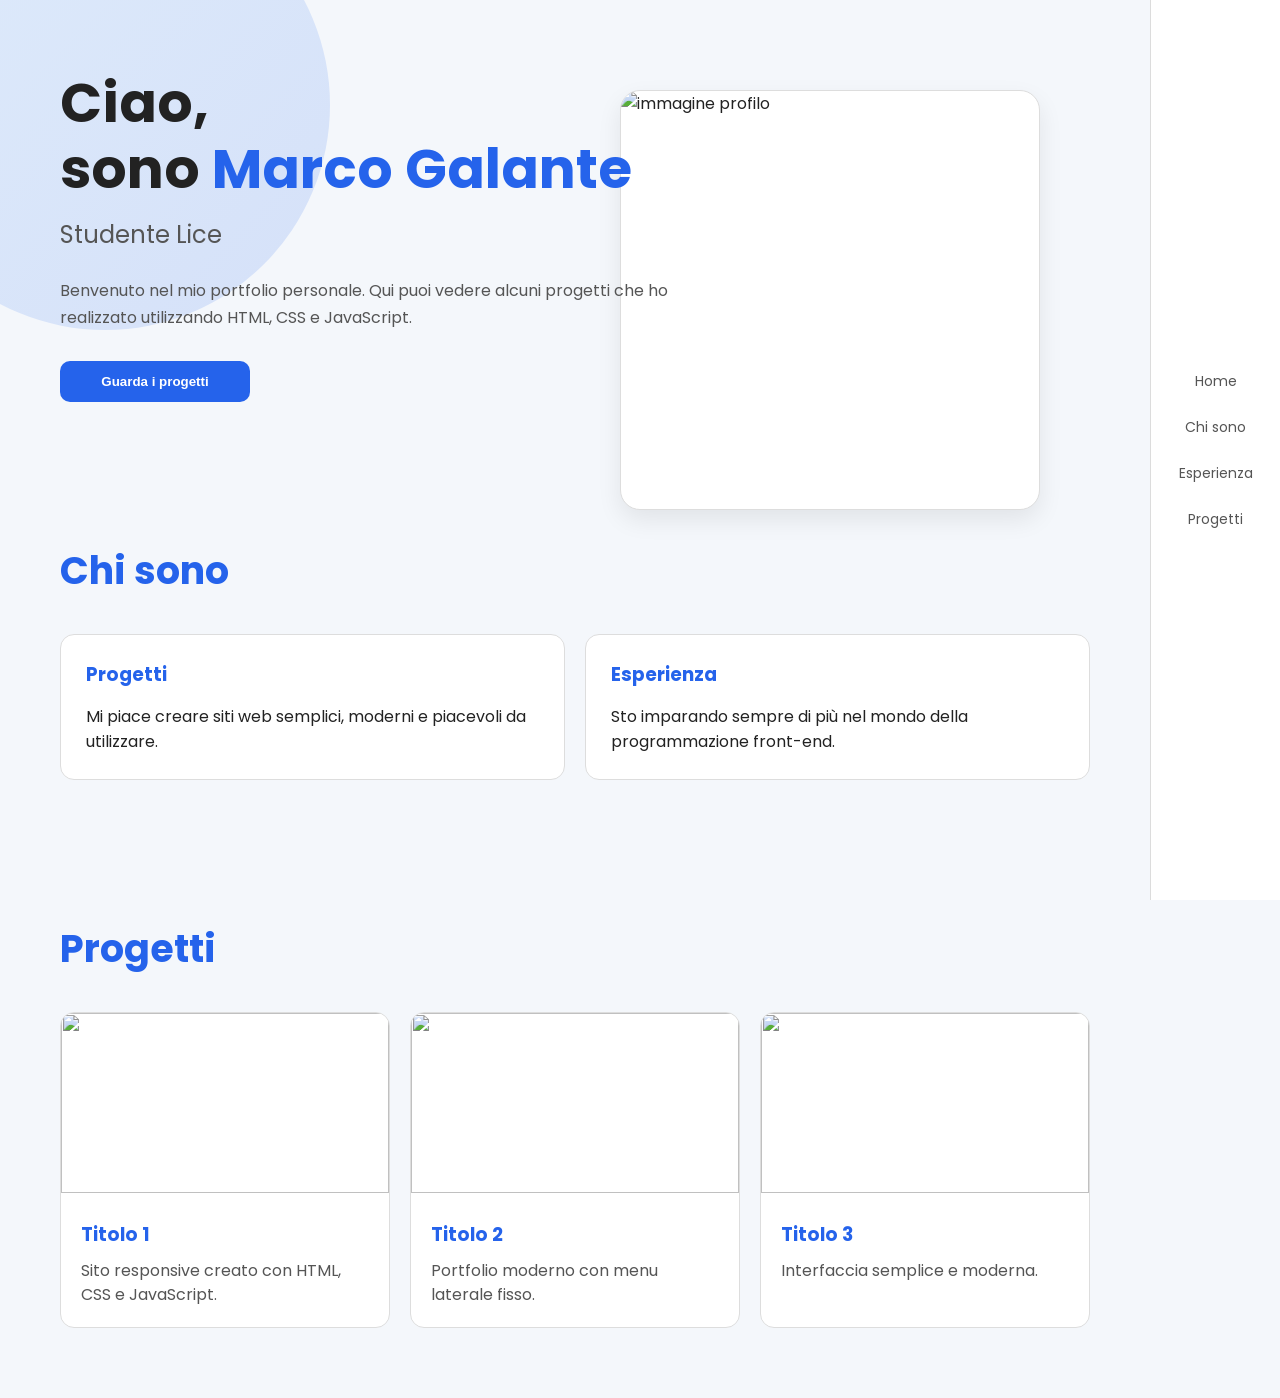
==== index.html @ 137ea8fb "caricamento tutti file" ====
<!DOCTYPE html>
<html lang="it">

<head>

    <meta charset="UTF-8">
    <meta name="viewport" content="width=device-width, initial-scale=1.0">

    <title>Portfolio</title>

    <link rel="stylesheet" href="style.css">

    <link rel="preconnect" href="https://fonts.googleapis.com">

    <link href="https://fonts.googleapis.com/css2?family=Poppins:wght@300;400;500;600;700&display=swap" rel="stylesheet">

</head>

<body>

<!-- MENU -->

<div class="menu">

    <a href="#home">Home</a>
    <a href="#chi">Chi sono</a>
    <a href="#competenze">Esperienza</a>
    <a href="#progetti">Progetti</a>
    

</div>

<!-- CONTENUTO -->

<div class="contenuto">

<!-- HOME -->

<section class="sezione home" id="home">

    <div class="sfondo"></div>

    <h1>
        Ciao,<br>
        sono <span>Marco Galante</span>
    </h1>

    <div class="scritta"></div>

    <p>
        Benvenuto nel mio portfolio personale.
        Qui puoi vedere alcuni progetti che ho
        realizzato utilizzando HTML, CSS e JavaScript.
    </p>

    <button class="bottone" onclick="location.href='progetti.html'">
        Guarda i progetti
    </button>

</section>

<!-- CHI SONO -->

<section class="sezione animazione" id="chi">

    <h2 class="titolo">Chi sono</h2>

    <div class="griglia">

        <div class="scheda" onclick="location.href='progetti.html'" style="cursor:pointer">

            <h3>Progetti</h3>

            <p>
                Mi piace creare siti web semplici,
                moderni e piacevoli da utilizzare.
            </p>

        </div>

        <div class="scheda" onclick="location.href='esperienza.html'" style="cursor:pointer">

            <h3>Esperienza</h3>

            <p>
                Sto imparando sempre di più nel mondo
                della programmazione front-end.
            </p>

        </div>

    </div>

</section>


<!-- PROGETTI -->

<section class="sezione animazione" id="progetti">

    <h2 class="titolo">Progetti</h2>

    <div class="progetti">

        <div class="progetto">

            <img src="">

            <div class="testo">

                <h3>Titolo 1</h3>

                <p>
                    Sito responsive creato con HTML, CSS e JavaScript.
                </p>

            </div>

        </div>

        <div class="progetto">

            <img src="">

            <div class="testo">

                <h3>Titolo 2</h3>

                <p>
                    Portfolio moderno con menu laterale fisso.
                </p>

            </div>

        </div>

        <div class="progetto">

            <img src="">

            <div class="testo">

                <h3>Titolo 3</h3>

                <p>
                    Interfaccia semplice e moderna.
                </p>

            </div>

        </div>

    </div>

</section>

<!-- CONTATTI -->



<div class="box-immagine">

    <img src="immagine.jpg" alt="immagine profilo">

</div>

<script src="script.js"></script>

</body>
</html>
---- style.css ----
*{
    margin:0;
    padding:0;
    box-sizing:border-box;
    scroll-behavior:smooth;
}

body{
    font-family:Poppins,sans-serif;
    background:#f4f7fb;
    color:#222;
}

/* MENU */

.menu{
    position:fixed;
    top:0;
    right:0;
    width:130px;
    height:100vh;
    background:white;
    border-left:1px solid #dcdcdc;

    display:flex;
    flex-direction:column;
    justify-content:center;
    align-items:center;
    gap:25px;

    z-index:100;
}

.menu a{
    text-decoration:none;
    color:#555;
    font-size:14px;
    transition:0.3s;
}

.menu a:hover{
    color:#2563eb;
}

/* CONTENUTO */

.contenuto{
    width:calc(100% - 130px);
}

/* SEZIONI */

.sezione{
    padding:70px 60px;
}

/* HOME */

.home{
    min-height:50vh;
    
    display:flex;
    flex-direction:column;
    justify-content:center;

    position:relative;
    overflow:hidden;
}

.sfondo{
    position:absolute;
    width:450px;
    height:450px;
    background:linear-gradient(135deg,#60a5fa,#2563eb);
    border-radius:50%;
    top:-120px;
    left:-120px;
    opacity:0.15;
}

.home h1{
    font-size:55px;
    line-height:1.2;
    z-index:1;
}

.home span{
    color:#2563eb;
}

.scritta{
    margin-top:15px;
    font-size:24px;
    color:#555;
    z-index:1;
}

.home p{
    margin-top:25px;
    max-width:650px;
    line-height:1.7;
    color:#555;
    z-index:1;
}

/* BOTTONE */

.bottone{
    margin-top:30px;
    width:190px;
    padding:13px;
    border:none;
    border-radius:10px;
    background:#2563eb;
    color:white;
    cursor:pointer;
    transition:0.3s;
    font-weight:600;
}

.bottone:hover{
    background:#1d4ed8;
    transform:translateY(-3px);
}

/* TITOLI */

.titolo{
    font-size:38px;
    margin-bottom:35px;
    color:#2563eb;
}

/* CHI SONO */

.griglia{
    display:grid;
    grid-template-columns:1fr 1fr;
    gap:20px;
}

.scheda{
    background:white;
    padding:25px;
    border-radius:14px;
    border:1px solid #ddd;
    transition:0.3s;
}

.scheda:hover{
    transform:translateY(-5px);
    box-shadow:0 8px 20px rgba(0,0,0,0.08);
}

.scheda h3{
    margin-bottom:15px;
    color:#2563eb;
}

/* COMPETENZE */

.competenza{
    margin-bottom:25px;
}

.riga{
    display:flex;
    justify-content:space-between;
    margin-bottom:8px;
}

.barra{
    width:100%;
    height:10px;
    background:#dbeafe;
    border-radius:10px;
    overflow:hidden;
}

.colore{
    width:0;
    height:100%;
    background:linear-gradient(to right,#60a5fa,#2563eb);
    border-radius:10px;
    transition:2s;
}

/* PROGETTI */

.progetti{
    display:grid;
    grid-template-columns:repeat(auto-fit,minmax(240px,1fr));
    gap:20px;
}

.progetto{
    background:white;
    border-radius:14px;
    overflow:hidden;
    border:1px solid #ddd;
    transition:0.3s;
}

.progetto:hover{
    transform:translateY(-5px);
    box-shadow:0 8px 20px rgba(0,0,0,0.08);
}

.progetto img{
    width:100%;
    height:180px;
    object-fit:cover;
}

.testo{
    padding:20px;
}

.testo h3{
    margin-bottom:10px;
    color:#2563eb;
}

.testo p{
    color:#555;
    line-height:1.5;
}

/* CONTATTI */

form{
    max-width:550px;

    display:flex;
    flex-direction:column;
    gap:15px;
}

input,
textarea{
    padding:15px;
    border:1px solid #ccc;
    border-radius:10px;
    font-family:Poppins,sans-serif;
}

textarea{
    resize:none;
    height:160px;
}

/* ANIMAZIONI */

.animazione{
    opacity:0;
    transform:translateY(40px);
    transition:1s;
}

.animazione.attiva{
    opacity:1;
    transform:translateY(0);
}

/* RESPONSIVE */

@media(max-width:900px){

    .menu{
        width:100%;
        height:70px;
        bottom:0;
        top:auto;

        flex-direction:row;
    }

    .contenuto{
        width:100%;
    }

    .sezione{
        padding:50px 25px 100px;
    }

    .home h1{
        font-size:40px;
    }

    .griglia{
        grid-template-columns:1fr;
    }
.contenitore-home{
    flex-direction:column;
}
.box-immagine{
    display:none;
}


}
.contenitore-home{
    display:flex;
    justify-content:space-between;
    align-items:center;
    gap:40px;
    position:relative;
    z-index:1;
}

.testo-home{
    flex:1;
}

.box-immagine{
    width:420px;
    height:420px;
    margin-right:200px;
    margin-top:10px;
    position:absolute;
    top:80px;
    right:40px;
    
    background:white;
    border-radius:20px;
    overflow:hidden;

    border:1px solid #ddd;

    box-shadow:0 10px 25px rgba(0,0,0,0.08);
}
@media(min-width:901px) and (max-width:1024px){

    .menu{
        width:100px;
    }

    .contenuto{
        width:calc(100% - 100px);
    }

    .sezione{
        padding:50px 35px;
    }

    .home h1{
        font-size:42px;
    }

    .griglia{
        grid-template-columns:1fr 1fr;
    }

    .progetti{
        grid-template-columns:repeat(2,1fr);
    }

    .box-immagine{
        width:200px;
        height:200px;
        margin-right:100px;
    }

}

@media(min-width:1025px) and (max-width:1180px){

    .menu{
        width:110px;
    }

    .contenuto{
        width:calc(100% - 110px);
    }

    .sezione{
        padding:55px 40px;
    }

    .home h1{
        font-size:46px;
    }

    .griglia{
        grid-template-columns:1fr 1fr;
    }

    .progetti{
        grid-template-columns:repeat(2,1fr);
    }

    .box-immagine{
        width:320px;
        height:320px;
        margin-right:120px;
    }

}
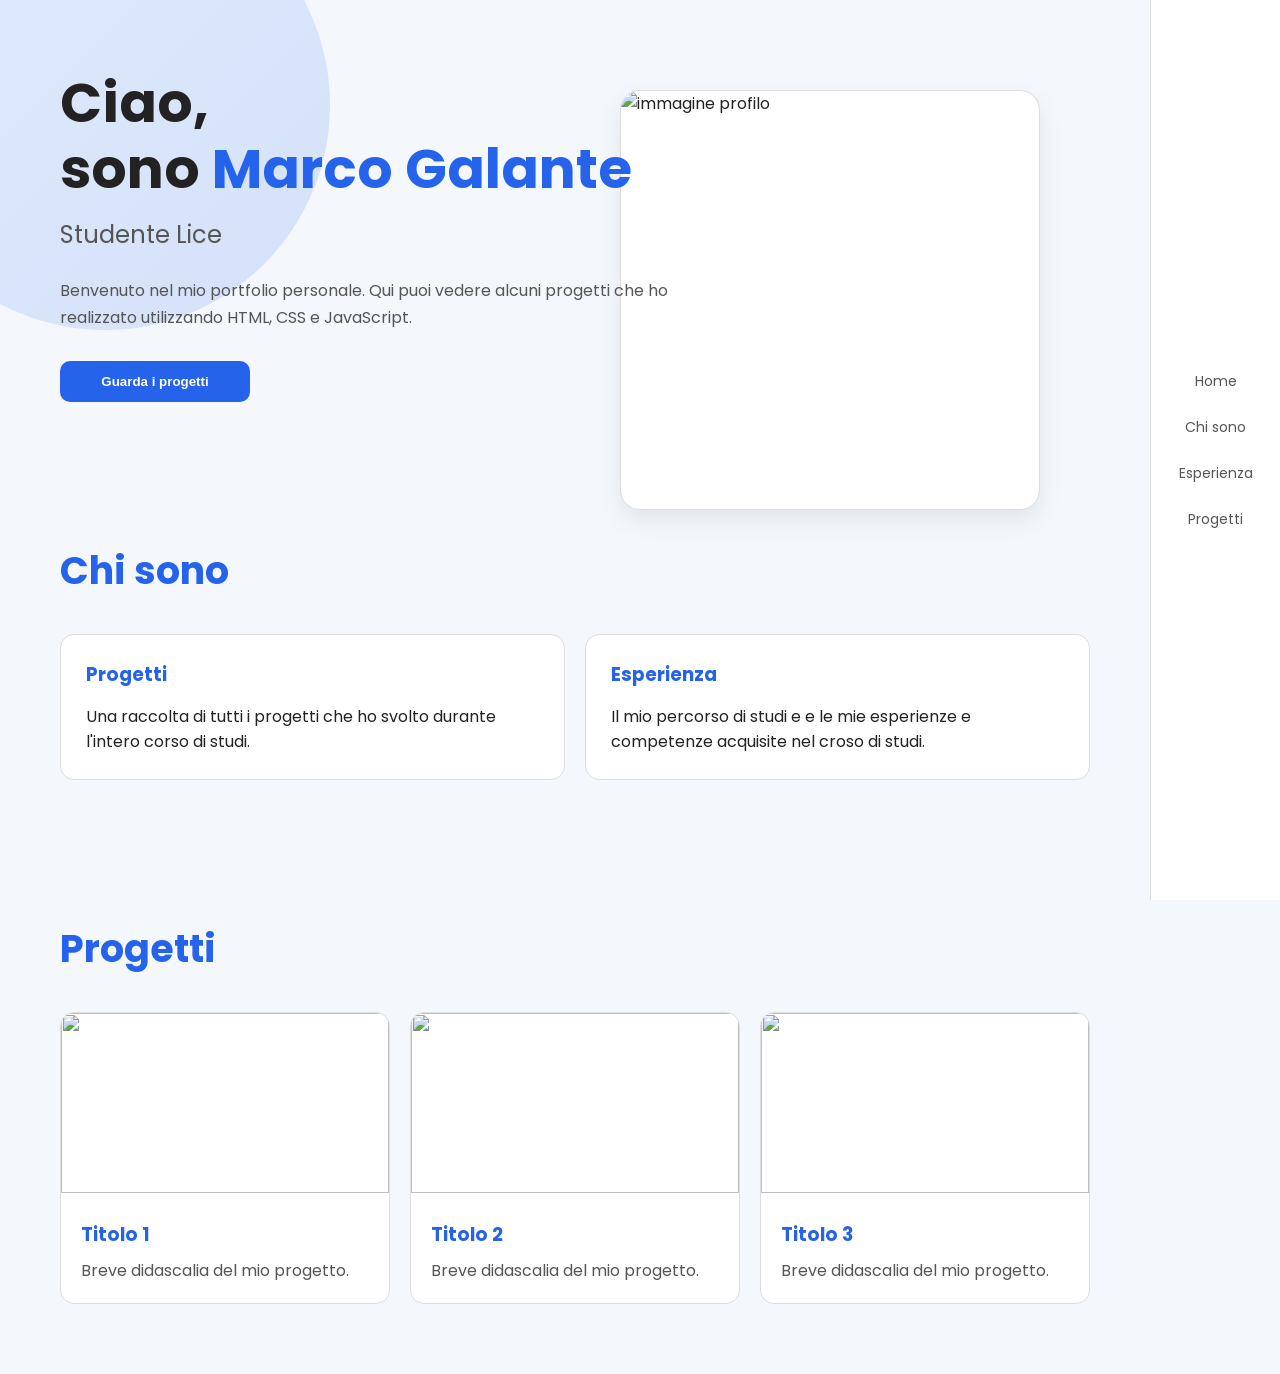
==== commit 592bf1f8: "cambio file" ====
--- a/index.html
+++ b/index.html
@@ -72,8 +72,7 @@
             <h3>Progetti</h3>
 
             <p>
-                Mi piace creare siti web semplici,
-                moderni e piacevoli da utilizzare.
+                Una raccolta di tutti i progetti che ho svolto durante l'intero corso di studi.
             </p>
 
         </div>
@@ -83,8 +82,7 @@
             <h3>Esperienza</h3>
 
             <p>
-                Sto imparando sempre di più nel mondo
-                della programmazione front-end.
+                Il mio percorso di studi e e le mie esperienze e competenze acquisite nel croso di studi.
             </p>
 
         </div>
@@ -111,7 +109,7 @@
                 <h3>Titolo 1</h3>
 
                 <p>
-                    Sito responsive creato con HTML, CSS e JavaScript.
+                    Breve didascalia del mio progetto.
                 </p>
 
             </div>
@@ -127,7 +125,7 @@
                 <h3>Titolo 2</h3>
 
                 <p>
-                    Portfolio moderno con menu laterale fisso.
+                    Breve didascalia del mio progetto.
                 </p>
 
             </div>
@@ -143,7 +141,7 @@
                 <h3>Titolo 3</h3>
 
                 <p>
-                    Interfaccia semplice e moderna.
+                    Breve didascalia del mio progetto.
                 </p>
 
             </div>
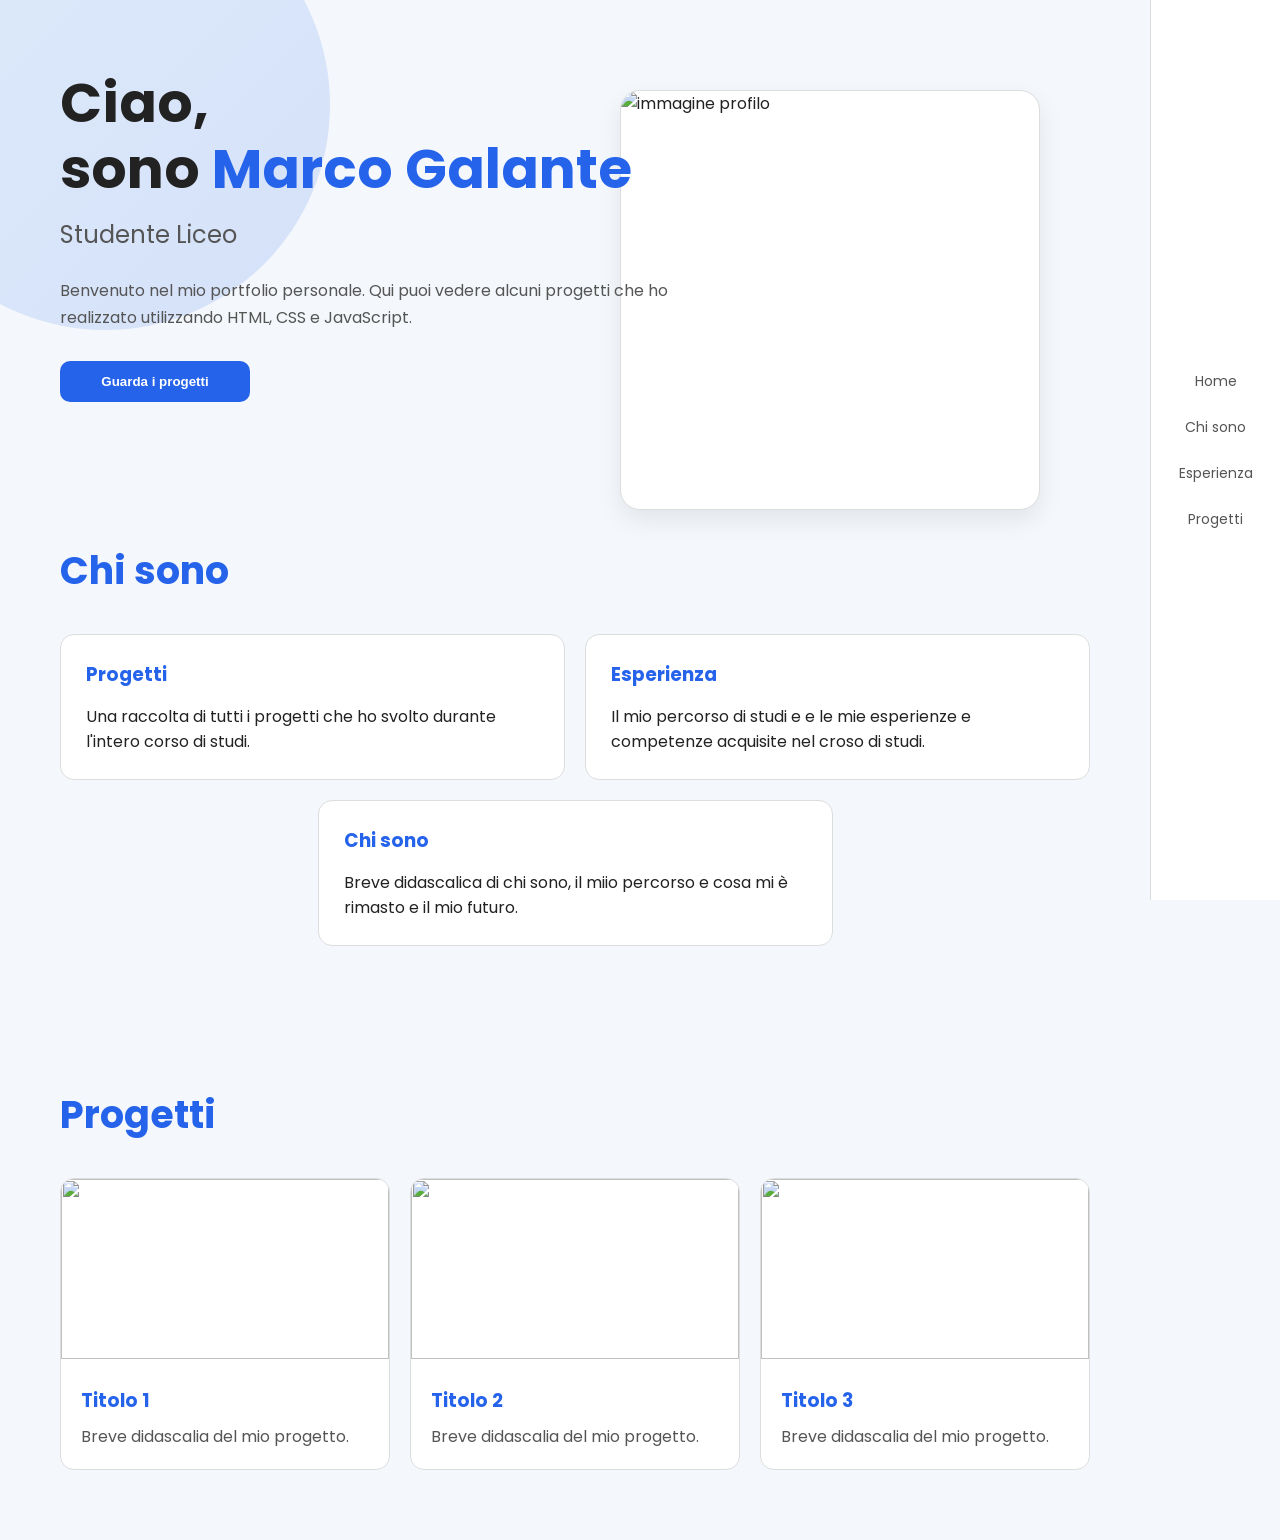
==== commit 849cf940: "cambio effettivo" ====
--- a/index.html
+++ b/index.html
@@ -86,6 +86,12 @@
             </p>
 
         </div>
+        <div class="scheda scheda-centrata" onclick="location.href='chisono.html'" style="cursor:pointer">
+        <h3>Chi sono</h3>
+        <p> 
+            Breve didascalica di chi sono, il miio percorso e cosa mi è rimasto e il mio futuro.
+        </p>
+        </div>
 
     </div>
 
--- a/style.css
+++ b/style.css
@@ -155,6 +155,11 @@
 .scheda h3{
     margin-bottom:15px;
     color:#2563eb;
+}
+.scheda-centrata{
+    grid-column: 1 / -1;
+    width: 50%;
+    margin: 0 auto;
 }
 
 /* COMPETENZE */
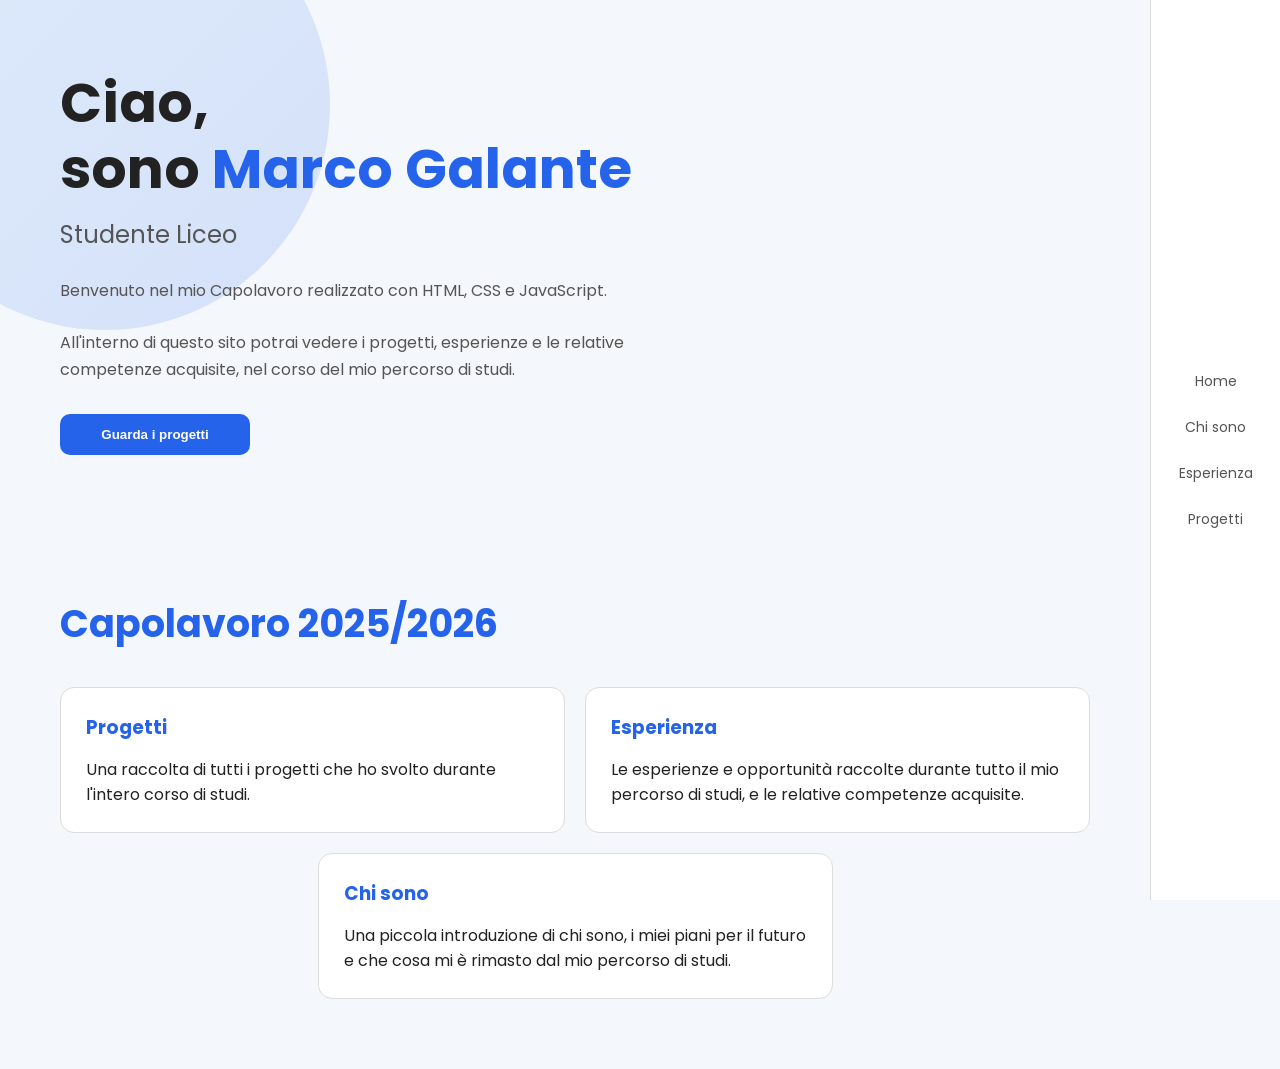
==== commit eb56ea6b: "finuto tutto" ====
--- a/index.html
+++ b/index.html
@@ -6,7 +6,7 @@
     <meta charset="UTF-8">
     <meta name="viewport" content="width=device-width, initial-scale=1.0">
 
-    <title>Portfolio</title>
+    <title>Capolavoro</title>
 
     <link rel="stylesheet" href="style.css">
 
@@ -48,10 +48,9 @@
     <div class="scritta"></div>
 
     <p>
-        Benvenuto nel mio portfolio personale.
-        Qui puoi vedere alcuni progetti che ho
-        realizzato utilizzando HTML, CSS e JavaScript.
+        Benvenuto nel mio Capolavoro realizzato con HTML, CSS e JavaScript.
     </p>
+    <p> All'interno di questo sito potrai vedere i progetti, esperienze e le relative competenze acquisite, nel corso del mio percorso di studi.</p>
 
     <button class="bottone" onclick="location.href='progetti.html'">
         Guarda i progetti
@@ -59,11 +58,11 @@
 
 </section>
 
-<!-- CHI SONO -->
+
 
 <section class="sezione animazione" id="chi">
 
-    <h2 class="titolo">Chi sono</h2>
+    <h2 class="titolo">Capolavoro 2025/2026</h2>
 
     <div class="griglia">
 
@@ -82,14 +81,14 @@
             <h3>Esperienza</h3>
 
             <p>
-                Il mio percorso di studi e e le mie esperienze e competenze acquisite nel croso di studi.
+                Le esperienze e opportunità raccolte durante tutto il mio percorso di studi, e le relative competenze acquisite.
             </p>
 
         </div>
         <div class="scheda scheda-centrata" onclick="location.href='chisono.html'" style="cursor:pointer">
         <h3>Chi sono</h3>
         <p> 
-            Breve didascalica di chi sono, il miio percorso e cosa mi è rimasto e il mio futuro.
+            Una piccola introduzione di chi sono, i miei piani per il futuro e che cosa mi è rimasto dal mio percorso di studi.
         </p>
         </div>
 
@@ -98,75 +97,11 @@
 </section>
 
 
-<!-- PROGETTI -->
-
-<section class="sezione animazione" id="progetti">
-
-    <h2 class="titolo">Progetti</h2>
-
-    <div class="progetti">
-
-        <div class="progetto">
-
-            <img src="">
-
-            <div class="testo">
-
-                <h3>Titolo 1</h3>
-
-                <p>
-                    Breve didascalia del mio progetto.
-                </p>
-
-            </div>
-
-        </div>
-
-        <div class="progetto">
-
-            <img src="">
-
-            <div class="testo">
-
-                <h3>Titolo 2</h3>
-
-                <p>
-                    Breve didascalia del mio progetto.
-                </p>
-
-            </div>
-
-        </div>
-
-        <div class="progetto">
-
-            <img src="">
-
-            <div class="testo">
-
-                <h3>Titolo 3</h3>
-
-                <p>
-                    Breve didascalia del mio progetto.
-                </p>
-
-            </div>
-
-        </div>
-
-    </div>
-
-</section>
-
-<!-- CONTATTI -->
 
 
 
-<div class="box-immagine">
 
-    <img src="immagine.jpg" alt="immagine profilo">
 
-</div>
 
 <script src="script.js"></script>
 
--- a/style.css
+++ b/style.css
@@ -9,6 +9,7 @@
     font-family:Poppins,sans-serif;
     background:#f4f7fb;
     color:#222;
+    scrollbar-width: none;
 }
 
 /* MENU */
@@ -301,6 +302,9 @@
 .box-immagine{
     display:none;
 }
+.scheda-centrata{
+        width: 100%;
+    }
 
 
 }
@@ -400,4 +404,4 @@
         margin-right:120px;
     }
 
-}+}
